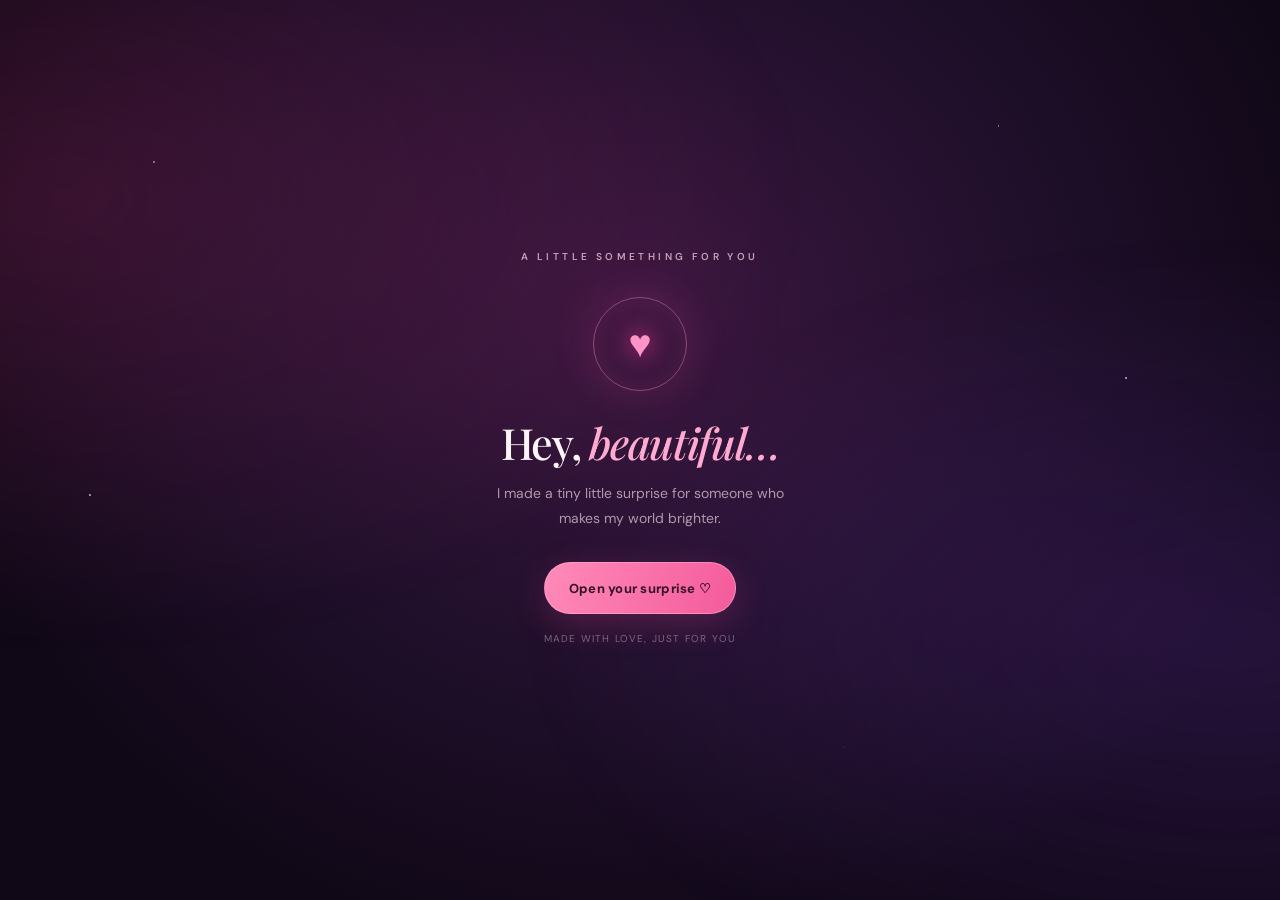
==== birthday-edel/index.html @ 6c06e086 "Keep the final birthday surprise mysterious" ====
<!doctype html>
<html lang="en">
<head>
<meta charset="utf-8">
<meta name="viewport" content="width=device-width,initial-scale=1,viewport-fit=cover">
<meta name="theme-color" content="#100817">
<meta name="description" content="A little birthday surprise for Edel.">
<title>For Edel ♥</title>
<style>
@import url('https://fonts.googleapis.com/css2?family=DM+Sans:wght@400;500;600;700&family=Great+Vibes&family=Playfair+Display:ital,wght@0,500;0,600;1,500&display=swap');
:root{--bg:#100817;--pink:#ff6daf;--rose:#ff9bc8;--gold:#ffd58a;--cream:#fff4f7}
*{box-sizing:border-box}
html,body{margin:0;min-height:100%;background:var(--bg);color:var(--cream);font-family:'DM Sans',sans-serif}
body{overflow-x:hidden}
button{font:inherit}
.page{position:relative;min-height:100svh;isolation:isolate;overflow:hidden;background:radial-gradient(ellipse at 50% 35%,#3c1740 0,#21102c 42%,#100817 78%);display:flex;align-items:center;justify-content:center;padding:30px 20px calc(32px + env(safe-area-inset-bottom))}
.aurora{position:absolute;inset:-20%;z-index:-2;pointer-events:none;background:radial-gradient(ellipse at 18% 30%,#9d286144,transparent 35%),radial-gradient(ellipse at 83% 65%,#6230a044,transparent 33%);filter:blur(24px);animation:aurora 12s ease-in-out infinite alternate}
@keyframes aurora{to{transform:translate3d(2%,-2%,0) scale(1.08)}}
#sky{position:absolute;inset:0;width:100%;height:100%;pointer-events:none;z-index:-1}
.stars{position:absolute;inset:0;pointer-events:none;z-index:-1;background-image:radial-gradient(2px 2px at 12% 18%,#fff9 50%,transparent 60%),radial-gradient(1px 1px at 78% 14%,#fff9 50%,transparent 60%),radial-gradient(2px 2px at 88% 42%,#ffb8dc 50%,transparent 60%),radial-gradient(1px 1px at 25% 72%,#fff9 50%,transparent 60%),radial-gradient(1px 1px at 66% 83%,#fff9 50%,transparent 60%),radial-gradient(2px 2px at 7% 55%,#ffb8dc 50%,transparent 60%);opacity:.7}
.screen{width:min(100%,480px);text-align:center;position:relative}
.view{display:none;animation:rise .9s cubic-bezier(.2,.75,.25,1) both}
.view.active{display:block}
@keyframes rise{from{opacity:0;transform:translateY(22px) scale(.98);filter:blur(5px)}to{opacity:1;transform:none;filter:blur(0)}}
.kicker{font-size:10px;letter-spacing:.34em;text-transform:uppercase;color:#ffd5e8b8;font-weight:600}
.intro-heart{width:94px;height:94px;margin:34px auto 26px;border:1px solid #ff9bc866;border-radius:50%;display:grid;place-items:center;box-shadow:0 0 45px #ff55a52b,inset 0 0 30px #ff55a51a;animation:heartbeat 2.2s ease-in-out infinite}
.intro-heart span{font-size:39px;color:#ff94c8;text-shadow:0 0 25px #ff3d9b}
@keyframes heartbeat{0%,100%{transform:scale(1)}10%{transform:scale(1.08)}20%{transform:scale(1)}30%{transform:scale(1.05)}40%{transform:scale(1)}}
h1,h2,p{margin-top:0}
.intro-title{font-family:'Playfair Display',serif;font-size:clamp(31px,8vw,43px);font-weight:500;line-height:1.18;margin:0 auto 13px;letter-spacing:-.03em}
.intro-title em{color:#ffabd1;font-weight:500}
.subcopy{font-size:14px;line-height:1.8;color:#f5dce9a8;max-width:310px;margin:0 auto 31px}
.cta{border:1px solid #ffb5d779;border-radius:999px;background:linear-gradient(110deg,#ff8bb9,#f45a9b);color:#351126;padding:15px 24px;min-height:52px;min-width:190px;font-size:13px;font-weight:700;letter-spacing:.02em;box-shadow:0 10px 35px #ff4c9a35;cursor:pointer;transition:transform .2s,box-shadow .2s}
.cta:active{transform:scale(.96)}
.cta:hover{box-shadow:0 12px 42px #ff4c9a55}
.hint{font-size:10px;letter-spacing:.12em;color:#f5dce968;margin-top:18px}
.birthday-kicker{margin-bottom:16px}
.birthday-title{font-family:'Great Vibes',cursive;font-weight:400;font-size:clamp(64px,15vw,90px);line-height:.92;color:#fff1f8;text-shadow:0 0 14px #ff7bb8,0 0 38px #ff3e9b80;margin:0}
.birthday-name{font-family:'Great Vibes',cursive;font-size:clamp(72px,18vw,112px);line-height:1.15;color:var(--gold);text-shadow:0 0 13px #ffbd62a8,0 0 36px #ff8a4280;margin:0 0 3px}
.heart-rule{display:flex;align-items:center;justify-content:center;gap:13px;color:#ff9bc8;margin:11px 0 17px}
.heart-rule:before,.heart-rule:after{content:'';width:58px;height:1px;background:linear-gradient(90deg,transparent,#ff9bc8)}
.heart-rule:after{transform:scaleX(-1)}
.birthday-sub{color:#f8dcebb5;font-family:'Playfair Display',serif;font-style:italic;font-size:15px;margin:0 0 19px}
.cake-wrap{width:min(100%,340px);height:255px;position:relative;margin:0 auto 14px;display:flex;align-items:flex-end;justify-content:center}
.cake-glow{position:absolute;width:270px;height:80px;bottom:6px;border-radius:50%;background:#ff4f9b42;filter:blur(28px)}
.cake-plate{position:absolute;bottom:12px;width:100%;height:28px;border-radius:50%;border:2px solid #ff8fc9;background:linear-gradient(#3b153f,#170d25);box-shadow:0 0 17px #ff58ad,0 8px 23px #0008}
.cake-body{position:absolute;bottom:36px;width:78%;height:112px;border-radius:18px 18px 25px 25px;background:linear-gradient(90deg,#c63c79,#ff9ac0 28%,#ffe0e8 50%,#f57da9 76%,#b72c6e);box-shadow:inset 0 9px 15px #fff6,inset 0 -18px 22px #8f1d5566,0 8px 22px #0006}
.cake-top{position:absolute;bottom:132px;width:78%;height:43px;border-radius:50%;background:linear-gradient(180deg,#fff0f3,#ffb5d0 70%,#df5d92);border:1px solid #ffe6ef;box-shadow:inset 0 -5px 8px #b9367166}
.drip{position:absolute;top:20px;left:12%;width:17px;height:33px;border-radius:0 0 12px 12px;background:linear-gradient(90deg,#e45d99,#ffe0e9);box-shadow:inset 3px 0 3px #fff7}
.drip:nth-child(2){left:34%;height:23px}.drip:nth-child(3){left:61%;height:35px}.drip:nth-child(4){left:83%;height:24px}
.icing-dot{position:absolute;z-index:2;bottom:149px;width:7px;height:7px;border-radius:50%;background:#c62e78;box-shadow:0 0 5px #fff}
.icing-dot:nth-of-type(2){left:34%}.icing-dot:nth-of-type(3){left:46%}.icing-dot:nth-of-type(4){left:58%}.icing-dot:nth-of-type(5){left:70%}
.candles{position:absolute;bottom:164px;display:flex;gap:23px;z-index:3}
.candle{height:58px;width:13px;border-radius:4px 4px 2px 2px;background:repeating-linear-gradient(135deg,#fff 0 7px,#ff6a9f 7px 14px);box-shadow:inset -3px 0 4px #b32d6566}
.flame{position:absolute;top:-25px;left:50%;width:13px;height:23px;transform:translateX(-50%);border-radius:80% 15% 65% 45%;background:radial-gradient(ellipse at 55% 70%,#fff 0 16%,#ffe58a 35%,#ff963b 72%,#ff5b72 100%);box-shadow:0 0 11px #ffb43d,0 0 24px #ff7b37;animation:flame .16s ease-in-out infinite alternate}
@keyframes flame{to{transform:translateX(-50%) rotate(5deg) scale(.88);filter:brightness(1.16)}}
.cake-sprinkle{position:absolute;bottom:143px;left:0;right:0;display:flex;justify-content:space-evenly;font-size:11px;color:#fff5;z-index:3}
.after-buttons{display:flex;flex-direction:column;align-items:center;gap:13px;margin-top:12px}
.text-button{background:none;border:0;color:#ffd2e5;font-size:12px;padding:12px 18px;cursor:pointer;text-decoration:underline;text-decoration-color:#ff9bc866;text-underline-offset:5px}
.envelope{width:94px;height:70px;margin:22px auto 23px;position:relative;border:1px solid #ffadd5;border-radius:8px;background:linear-gradient(140deg,#ffd0e1,#ff83b5);box-shadow:0 0 33px #ff64a644;cursor:pointer;animation:envelopeFloat 3s ease-in-out infinite}
.envelope:before{content:'';position:absolute;inset:0;background:linear-gradient(35deg,transparent 49%,#df5b98 50%,transparent 52%),linear-gradient(-35deg,transparent 49%,#df5b98 50%,transparent 52%);opacity:.55}
.envelope:after{content:'♥';position:absolute;left:50%;top:34%;transform:translate(-50%,-50%);font-size:22px;color:#a92864;text-shadow:0 1px 3px #fff7}
@keyframes envelopeFloat{50%{transform:translateY(-8px) rotate(2deg)}}
.message-title{font-family:'Playfair Display',serif;font-size:30px;font-weight:500;line-height:1.2;margin:0 0 12px}
.message-title em{color:#ffadd0}
.message-hint{color:#f6dce9a8;font-size:13px;line-height:1.7;max-width:300px;margin:0 auto}
.letter{display:none;text-align:left;margin:24px auto 0;padding:23px 22px 21px;max-width:390px;border:1px solid #ffb5d43d;border-radius:18px;background:linear-gradient(145deg,#fff0f00d,#ffadd00d);box-shadow:inset 0 1px #fff1,0 15px 45px #0003;animation:rise .8s both}
.letter.open{display:block}
.letter p{font-family:'Playfair Display',serif;font-size:16px;line-height:1.85;color:#ffedf5d9;margin:0 0 13px}
.letter .signoff{font-family:'Great Vibes',cursive;font-size:37px;color:var(--gold);text-align:right;margin:4px 0 0}
.footer-note{font-size:9px;letter-spacing:.15em;color:#f3d8e55b;margin-top:29px;text-transform:uppercase}
@media(min-height:850px){.page{padding-top:45px;padding-bottom:50px}.cake-wrap{height:275px}.cake-body{height:125px}}
@media(prefers-reduced-motion:reduce){*,*:before,*:after{animation-duration:.01ms!important;animation-iteration-count:1!important;scroll-behavior:auto!important}}

/* Memories gallery */
.gallery-kicker{margin-bottom:10px}
.gallery-title{font-family:'Playfair Display',serif;font-size:clamp(28px,7vw,38px);font-weight:500;line-height:1.2;margin:0 0 9px}
.gallery-title em{color:#ffabd1}
.gallery-intro{font-size:13px;line-height:1.7;color:#f5dce9a8;margin:0 auto 22px;max-width:310px}
.memory-grid{display:grid;grid-template-columns:repeat(2,minmax(0,1fr));gap:12px;text-align:left}
.memory-card{position:relative;border:1px solid #ffb5d43d;border-radius:15px;overflow:hidden;background:#29152e;box-shadow:0 9px 24px #0003;cursor:pointer;padding:0;min-width:0;aspect-ratio:4/5}
.memory-card:nth-child(3n){aspect-ratio:4/5}
.memory-card img{display:block;width:100%;height:100%;object-fit:cover;transition:transform .55s ease,filter .55s ease}
.memory-card:active img{transform:scale(1.04)}
.memory-card:after{content:'';position:absolute;inset:35% 0 0;background:linear-gradient(transparent,#140817d9)}
.memory-caption{position:absolute;z-index:1;bottom:11px;left:11px;right:11px;font-family:'Playfair Display',serif;font-size:12px;line-height:1.35;color:#fff4f8;text-shadow:0 1px 8px #000}
.gallery-actions{display:flex;flex-direction:column;align-items:center;gap:7px;margin-top:22px}
.lightbox{display:none;position:fixed;inset:0;z-index:20;background:#09050deF;align-items:center;justify-content:center;padding:24px 16px}
.lightbox.open{display:flex;animation:rise .25s ease both}
.lightbox img{max-width:100%;max-height:78svh;object-fit:contain;border-radius:13px;box-shadow:0 0 35px #ff75b533}
.lightbox-close{position:absolute;top:max(18px,env(safe-area-inset-top));right:18px;border:1px solid #fff5;background:#2c1834;color:white;border-radius:50%;width:44px;height:44px;font-size:23px;cursor:pointer}
.lightbox-caption{position:absolute;bottom:max(25px,env(safe-area-inset-bottom));left:20px;right:20px;text-align:center;color:#ffe4ef;font-family:'Playfair Display',serif;font-style:italic;font-size:15px}
@media(prefers-reduced-motion:reduce){.memory-card img{transition:none}}

</style>
</head>
<body>
<main class="page">
 <div class="aurora"></div><div class="stars"></div><canvas id="sky" aria-hidden="true"></canvas>
 <div class="screen">
  <section class="view active" id="intro" aria-labelledby="introHeading">
   <div class="kicker">A little something for you</div>
   <div class="intro-heart" aria-hidden="true"><span>♥</span></div>
   <h1 class="intro-title" id="introHeading">Hey, <em>beautiful…</em></h1>
   <p class="subcopy">I made a tiny little surprise for someone who makes my world brighter.</p>
   <button class="cta" id="openSurprise">Open your surprise <span aria-hidden="true">♡</span></button>
   <div class="hint">MADE WITH LOVE, JUST FOR YOU</div>
  </section>

  <section class="view" id="birthday" aria-labelledby="birthdayHeading">
   <div class="kicker birthday-kicker">Tonight, the stars celebrate you</div>
   <h1 class="birthday-title" id="birthdayHeading">Happy Birthday</h1>
   <div class="birthday-name">Edel</div>
   <div class="heart-rule">♥</div>
   <p class="birthday-sub">May your day be as lovely as your heart.</p>
   <div class="cake-wrap" role="img" aria-label="A pink birthday cake with five glowing candles">
    <div class="cake-glow"></div>
    <div class="cake-plate"></div>
    <div class="cake-body"><i class="drip"></i><i class="drip"></i><i class="drip"></i><i class="drip"></i></div>
    <div class="cake-top"></div>
    <div class="candles">
     <div class="candle"><i class="flame"></i></div><div class="candle"><i class="flame"></i></div><div class="candle"><i class="flame"></i></div><div class="candle"><i class="flame"></i></div><div class="candle"><i class="flame"></i></div>
    </div>
    <div class="cake-sprinkle" aria-hidden="true">✦　•　✧　•　✦</div>
   </div>
   <div class="after-buttons">
    <button class="cta" id="showGallery">See our little memories <span aria-hidden="true">♥</span></button>
    <button class="text-button" id="celebrateAgain">Make a wish · celebrate again</button>
   </div>
  </section>


  <section class="view" id="galleryView" aria-labelledby="galleryHeading">
   <div class="kicker gallery-kicker">Little moments, big memories</div>
   <h2 class="gallery-title" id="galleryHeading">A few moments with<br><em>my favourite person</em></h2>
   <p class="gallery-intro">Every picture holds a little piece of a memory I’m grateful for.</p>
   <div class="memory-grid" id="memoryGrid">
    <button class="memory-card" data-photo="1" aria-label="Open photo 1"><img src="photos/photo-01.jpg" alt="Edel smiling" loading="lazy"><span class="memory-caption">A smile I could never get tired of</span></button>
    <button class="memory-card" data-photo="2" aria-label="Open photo 2"><img src="photos/photo-02.jpg" alt="A couple selfie" loading="lazy"><span class="memory-caption">My favourite view is us</span></button>
    <button class="memory-card" data-photo="3" aria-label="Open photo 3"><img src="photos/photo-03.jpg" alt="A seaside adventure together" loading="lazy"><span class="memory-caption">A little adventure together</span></button>
    <button class="memory-card" data-photo="4" aria-label="Open photo 4"><img src="photos/photo-04.jpg" alt="A winter trip together" loading="lazy"><span class="memory-caption">A winter memory to keep</span></button>
    <button class="memory-card" data-photo="5" aria-label="Open photo 5"><img src="photos/photo-05.jpg" alt="Edel portrait" loading="lazy"><span class="memory-caption">You make every moment brighter</span></button>
    <button class="memory-card" data-photo="6" aria-label="Open photo 6"><img src="photos/photo-06.jpg" alt="Edel near a waterfall" loading="lazy"><span class="memory-caption">Chasing beautiful places with you</span></button>
    <button class="memory-card" data-photo="7" aria-label="Open photo 7"><img src="photos/photo-07.jpg" alt="A mountain view together" loading="lazy"><span class="memory-caption">Somewhere beautiful, with you</span></button>
    <button class="memory-card" data-photo="8" aria-label="Open photo 8"><img src="photos/photo-08.jpg" alt="A quiet moment together" loading="lazy"><span class="memory-caption">The moments I want to remember</span></button>
    <button class="memory-card" data-photo="9" aria-label="Open photo 9"><img src="photos/photo-09.jpg" alt="Edel smiling" loading="lazy"><span class="memory-caption">Simply beautiful, always</span></button>
    <button class="memory-card" data-photo="10" aria-label="Open photo 10"><img src="photos/photo-10.jpg" alt="Edel out in the evening" loading="lazy"><span class="memory-caption">One more memory, just us</span></button>
   </div>
   <div class="gallery-actions">
    <button class="cta" id="showLetter">One last little surprise <span aria-hidden="true">♥</span></button>
    <button class="text-button" id="backToCake">Back to your birthday cake</button>
   </div>
  </section>

  <section class="view" id="letterView" aria-labelledby="letterHeading">
   <div class="kicker">Just for you</div>
   <div class="envelope" id="envelope" role="button" tabindex="0" aria-label="Open your letter"></div>
   <h2 class="message-title" id="letterHeading">A little surprise,<br><em>my love…</em></h2>
   <p class="message-hint" id="letterHint">Your next little surprise is waiting. Tap the envelope to discover it.</p>
   <article class="letter" id="letter">
    <p>Happy birthday, my beautiful love. 💜</p>
    <p>If there's one thing I wish for you today, it's that you could see yourself through my eyes, because then you'd understand just how special you are to me.</p>
    <p>You have brought so much happiness into my life, and some of my favourite moments are simply the ones I've shared with you. Every journey, every little adventure, every laugh, and every ordinary moment feels more beautiful because I get to experience it with you.</p>
    <p>I hope we get to see more of this world together, discover new places, collect countless memories, and keep finding new reasons to smile. There are so many places I want to take you and so many beautiful experiences I want us to share.</p>
    <p>No matter how many birthdays come and go, I hope I get to celebrate every single one of them by your side.</p>
    <p>You are my favourite part of so many beautiful days, and I look forward to all the beautiful days still waiting for us.</p>
    <p class="signoff">I love you endlessly. 💜</p>
   </article>
   <button class="text-button" id="backToBirthday">Back to your birthday celebration</button>
  </section>
 </div>
 <div class="lightbox" id="lightbox" role="dialog" aria-modal="true" aria-label="Photo viewer">
  <button class="lightbox-close" id="closeLightbox" aria-label="Close photo">×</button>
  <img id="lightboxImage" src="" alt="">
  <div class="lightbox-caption" id="lightboxCaption"></div>
 </div>
</main>
<script>
(() => {
 const $ = id => document.getElementById(id);
 const views = ['intro','birthday','galleryView','letterView'].map($);
 const reduced = matchMedia('(prefers-reduced-motion: reduce)').matches;
 let current = 0;
 function show(index) {
  views[current].classList.remove('active');
  current = index;
  views[current].classList.add('active');
  window.scrollTo({top:0,behavior:reduced?'auto':'smooth'});
 }
 const canvas = $('sky'), ctx = canvas.getContext('2d');
 let w=0,h=0,dpr=1,particles=[],raf=0;
 function resize(){
  dpr=Math.min(devicePixelRatio||1,2);w=canvas.clientWidth;h=canvas.clientHeight;
  canvas.width=Math.round(w*dpr);canvas.height=Math.round(h*dpr);
  ctx.setTransform(dpr,0,0,dpr,0,0);
 }
 addEventListener('resize',resize,{passive:true});resize();
 function burst(x=w*.5,y=h*.3,count=95){
  const colors=['#ff83bd','#ffd58a','#ffffff','#cfa6ff','#ffb5d4'];
  for(let i=0;i<count;i++){
   const a=Math.random()*Math.PI*2,s=1.1+Math.random()*4;
   particles.push({x,y,vx:Math.cos(a)*s,vy:Math.sin(a)*s,life:45+Math.random()*45,max:90,size:1+Math.random()*2.4,color:colors[Math.floor(Math.random()*colors.length)]});
  }
  if(particles.length>650)particles=particles.slice(-650);
 }
 function frame(){
  ctx.clearRect(0,0,w,h);
  particles=particles.filter(p=>p.life>0);
  for(const p of particles){
   p.x+=p.vx;p.y+=p.vy;p.vx*=.985;p.vy=p.vy*.985+.018;p.life--;
   ctx.globalAlpha=Math.min(1,p.life/22)*(p.life/p.max);
   ctx.fillStyle=p.color;ctx.shadowBlur=10;ctx.shadowColor=p.color;
   ctx.beginPath();ctx.arc(p.x,p.y,p.size,0,Math.PI*2);ctx.fill();
  }
  ctx.globalAlpha=1;ctx.shadowBlur=0;
  raf=requestAnimationFrame(frame);
 }
 if(!reduced)frame();
 function celebrate(){
  const points=[[w*.23,h*.22],[w*.78,h*.25],[w*.5,h*.13]];
  points.forEach((p,i)=>setTimeout(()=>burst(p[0],p[1],110),i*260));
 }
 $('openSurprise').addEventListener('click',()=>{
  show(1);celebrate();
  if(!reduced){setTimeout(()=>burst(w*.28,h*.35,65),950);setTimeout(()=>burst(w*.72,h*.3,65),1450);}
 });
 $('celebrateAgain').addEventListener('click',celebrate);
 $('showGallery').addEventListener('click',()=>{show(2);burst(w*.5,h*.24,55);});
 $('backToCake').addEventListener('click',()=>show(1));
 $('showLetter').addEventListener('click',()=>{show(3);burst(w*.5,h*.32,65);});
 const captions = [
  'A smile I could never get tired of','My favourite view is us','A little adventure together',
  'A winter memory to keep','You make every moment brighter','Chasing beautiful places with you',
  'Somewhere beautiful, with you','The moments I want to remember','Simply beautiful, always','One more memory, just us'
 ];
 const lightbox=$('lightbox'), lightboxImage=$('lightboxImage');
 document.querySelectorAll('.memory-card').forEach(card=>{
  card.addEventListener('click',()=>{
   const index=Number(card.dataset.photo)-1;
   lightboxImage.src='photos/photo-'+String(index+1).padStart(2,'0')+'.jpg';
   lightboxImage.alt=card.querySelector('img').alt;
   $('lightboxCaption').textContent=captions[index];
   lightbox.classList.add('open');
  });
 });
 function closeLightbox(){lightbox.classList.remove('open');lightboxImage.src='';}
 $('closeLightbox').addEventListener('click',closeLightbox);
 lightbox.addEventListener('click',e=>{if(e.target===lightbox)closeLightbox();});
 document.addEventListener('keydown',e=>{if(e.key==='Escape')closeLightbox();});
 function openLetter(){
  $('letter').classList.add('open');
  $('letterHint').style.display='none';
  $('envelope').style.display='none';
  burst(w*.5,h*.34,100);
 }
 $('envelope').addEventListener('click',openLetter);
 $('envelope').addEventListener('keydown',e=>{if(e.key==='Enter'||e.key===' '){e.preventDefault();openLetter();}});
 $('backToBirthday').addEventListener('click',()=>show(1));
 if(reduced){$('celebrateAgain').textContent='Make a wish ♥';}
 addEventListener('pagehide',()=>{cancelAnimationFrame(raf);});
})();
</script>
</body>
</html>
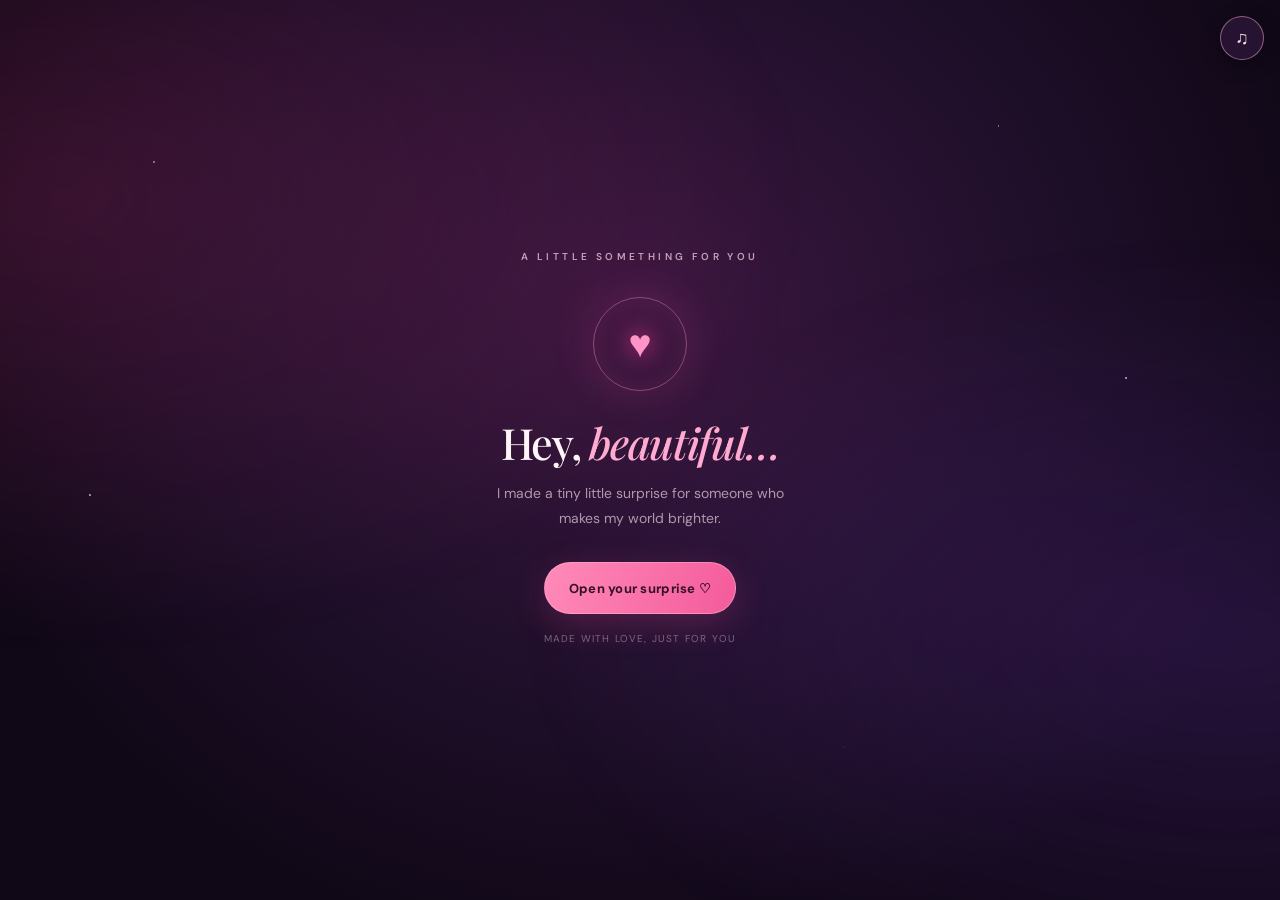
==== commit 798afc29: "Add looping birthday piano music control" ====
--- a/birthday-edel/index.html
+++ b/birthday-edel/index.html
@@ -69,6 +69,8 @@
 .letter p{font-family:'Playfair Display',serif;font-size:16px;line-height:1.85;color:#ffedf5d9;margin:0 0 13px}
 .letter .signoff{font-family:'Great Vibes',cursive;font-size:37px;color:var(--gold);text-align:right;margin:4px 0 0}
 .footer-note{font-size:9px;letter-spacing:.15em;color:#f3d8e55b;margin-top:29px;text-transform:uppercase}
+.music-toggle{position:fixed;top:max(16px,env(safe-area-inset-top));right:16px;z-index:10;width:44px;height:44px;border-radius:50%;border:1px solid #ffb5d779;background:#2a1536dd;color:#ffe5f1;display:grid;place-items:center;box-shadow:0 5px 20px #0005;cursor:pointer;font-size:18px;backdrop-filter:blur(10px)}
+.music-toggle[aria-pressed="true"]{background:#f36aa5;color:#351126}
 @media(min-height:850px){.page{padding-top:45px;padding-bottom:50px}.cake-wrap{height:275px}.cake-body{height:125px}}
 @media(prefers-reduced-motion:reduce){*,*:before,*:after{animation-duration:.01ms!important;animation-iteration-count:1!important;scroll-behavior:auto!important}}
 
@@ -96,6 +98,7 @@
 </head>
 <body>
 <main class="page">
+ <button class="music-toggle" id="musicToggle" aria-label="Play birthday music" aria-pressed="false" title="Play birthday music">♫</button>
  <div class="aurora"></div><div class="stars"></div><canvas id="sky" aria-hidden="true"></canvas>
  <div class="screen">
   <section class="view active" id="intro" aria-labelledby="introHeading">
@@ -187,6 +190,51 @@
   views[current].classList.add('active');
   window.scrollTo({top:0,behavior:reduced?'auto':'smooth'});
  }
+ // A soft piano-style Happy Birthday arrangement, synthesized locally so no external audio service is needed.
+ let musicContext=null, musicTimer=null, musicOn=false, musicStep=0;
+ const birthdayNotes=[65,65,67,65,70,69,65,65,67,65,72,70,65,65,77,74,70,69,67,75,75,74,70,72,70];
+ const noteBeats=[.75,.25,1,1,1,2,.75,.25,1,1,1,2,.75,.25,1,1,1,1,2,.75,.25,1,1,1,2];
+ function playPianoNote(midi,when,duration,volume=.13){
+  const ctx=musicContext, osc=ctx.createOscillator(), overtone=ctx.createOscillator(), gain=ctx.createGain();
+  const f=440*Math.pow(2,(midi-69)/12);
+  osc.type='sine';osc.frequency.setValueAtTime(f,when);
+  overtone.type='triangle';overtone.frequency.setValueAtTime(f*2,when);
+  const mix=ctx.createGain();mix.gain.setValueAtTime(.22,when);
+  gain.gain.setValueAtTime(.0001,when);gain.gain.exponentialRampToValueAtTime(volume,when+.025);gain.gain.exponentialRampToValueAtTime(.0001,when+duration);
+  osc.connect(mix);overtone.connect(mix);mix.connect(gain);gain.connect(ctx.destination);
+  osc.start(when);overtone.start(when);osc.stop(when+duration+.04);overtone.stop(when+duration+.04);
+ }
+ function scheduleMusic(){
+  if(!musicOn||!musicContext)return;
+  const bpm=82,beat=60/bpm,now=musicContext.currentTime;
+  let at=now+.04;
+  for(let i=musicStep;i<birthdayNotes.length;i++){
+   const dur=noteBeats[i]*beat;
+   playPianoNote(birthdayNotes[i],at,dur*.9,.14);
+   if(i%6===0){const chord=[[53,57,60],[48,53,57],[53,57,60],[50,53,58]][Math.floor(i/6)%4];chord.forEach((n,j)=>playPianoNote(n-12,at+j*.16,1.05,.035));}
+   at+=dur;
+  }
+  musicStep=0;
+ }
+ async function startMusic(){
+  try{
+   if(!musicContext)musicContext=new (window.AudioContext||window.webkitAudioContext)();
+   await musicContext.resume();musicOn=true;musicStep=0;scheduleMusic();
+   clearTimeout(musicTimer);
+   const total=noteBeats.reduce((a,b)=>a+b,0)*60/82*1000;
+   musicTimer=setTimeout(()=>{if(musicOn)scheduleMusic();},total);
+   $('musicToggle').setAttribute('aria-pressed','true');$('musicToggle').textContent='♫';
+   $('musicToggle').setAttribute('aria-label','Pause birthday music');
+  }catch(e){console.warn('Audio playback could not start',e);}
+ }
+ function stopMusic(){
+  musicOn=false;clearTimeout(musicTimer);
+  if(musicContext)musicContext.suspend();
+  $('musicToggle').setAttribute('aria-pressed','false');$('musicToggle').textContent='♪';
+  $('musicToggle').setAttribute('aria-label','Play birthday music');
+ }
+ $('musicToggle').addEventListener('click',()=>musicOn?stopMusic():startMusic());
+
  const canvas = $('sky'), ctx = canvas.getContext('2d');
  let w=0,h=0,dpr=1,particles=[],raf=0;
  function resize(){
@@ -221,7 +269,7 @@
   points.forEach((p,i)=>setTimeout(()=>burst(p[0],p[1],110),i*260));
  }
  $('openSurprise').addEventListener('click',()=>{
-  show(1);celebrate();
+  show(1);startMusic();celebrate();
   if(!reduced){setTimeout(()=>burst(w*.28,h*.35,65),950);setTimeout(()=>burst(w*.72,h*.3,65),1450);}
  });
  $('celebrateAgain').addEventListener('click',celebrate);
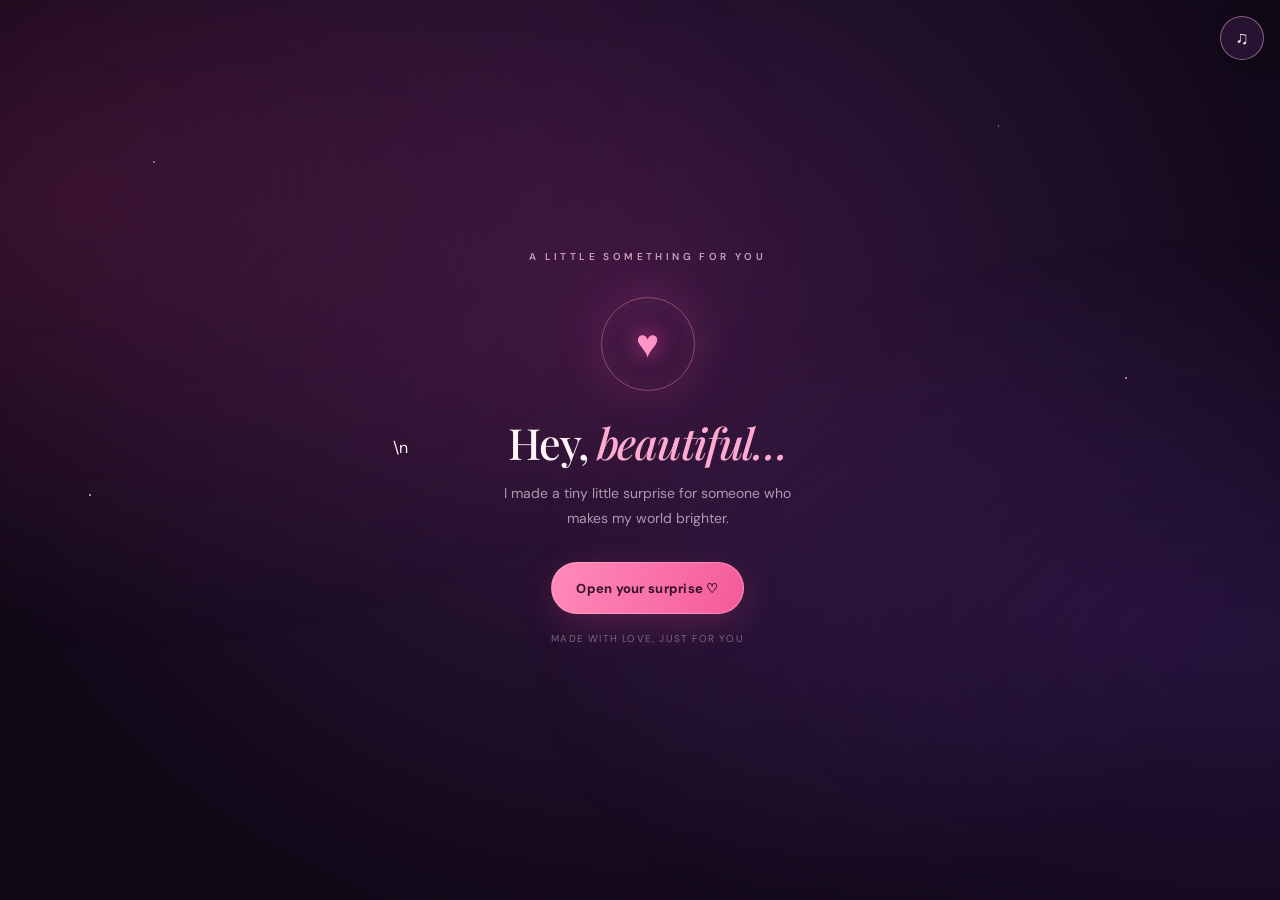
==== commit a964a0c2: "Replace synthesized birthday music with romantic piano MP3" ====
--- a/birthday-edel/index.html
+++ b/birthday-edel/index.html
@@ -97,7 +97,7 @@
 </style>
 </head>
 <body>
-<main class="page">
+<main class="page">\n <audio id="birthdayAudio" preload="auto" loop playsinline><source src="https://orangefreesounds.com/wp-content/uploads/2025/03/Emotional-love-piano-melody.mp3" type="audio/mpeg"></audio>
  <button class="music-toggle" id="musicToggle" aria-label="Play birthday music" aria-pressed="false" title="Play birthday music">♫</button>
  <div class="aurora"></div><div class="stars"></div><canvas id="sky" aria-hidden="true"></canvas>
  <div class="screen">
@@ -190,51 +190,37 @@
   views[current].classList.add('active');
   window.scrollTo({top:0,behavior:reduced?'auto':'smooth'});
  }
- // A soft piano-style Happy Birthday arrangement, synthesized locally so no external audio service is needed.
- let musicContext=null, musicTimer=null, musicOn=false, musicStep=0;
- const birthdayNotes=[65,65,67,65,70,69,65,65,67,65,72,70,65,65,77,74,70,69,67,75,75,74,70,72,70];
- const noteBeats=[.75,.25,1,1,1,2,.75,.25,1,1,1,2,.75,.25,1,1,1,1,2,.75,.25,1,1,1,2];
- function playPianoNote(midi,when,duration,volume=.13){
-  const ctx=musicContext, osc=ctx.createOscillator(), overtone=ctx.createOscillator(), gain=ctx.createGain();
-  const f=440*Math.pow(2,(midi-69)/12);
-  osc.type='sine';osc.frequency.setValueAtTime(f,when);
-  overtone.type='triangle';overtone.frequency.setValueAtTime(f*2,when);
-  const mix=ctx.createGain();mix.gain.setValueAtTime(.22,when);
-  gain.gain.setValueAtTime(.0001,when);gain.gain.exponentialRampToValueAtTime(volume,when+.025);gain.gain.exponentialRampToValueAtTime(.0001,when+duration);
-  osc.connect(mix);overtone.connect(mix);mix.connect(gain);gain.connect(ctx.destination);
-  osc.start(when);overtone.start(when);osc.stop(when+duration+.04);overtone.stop(when+duration+.04);
- }
- function scheduleMusic(){
-  if(!musicOn||!musicContext)return;
-  const bpm=82,beat=60/bpm,now=musicContext.currentTime;
-  let at=now+.04;
-  for(let i=musicStep;i<birthdayNotes.length;i++){
-   const dur=noteBeats[i]*beat;
-   playPianoNote(birthdayNotes[i],at,dur*.9,.14);
-   if(i%6===0){const chord=[[53,57,60],[48,53,57],[53,57,60],[50,53,58]][Math.floor(i/6)%4];chord.forEach((n,j)=>playPianoNote(n-12,at+j*.16,1.05,.035));}
-   at+=dur;
-  }
-  musicStep=0;
- }
+ // Real MP3 soundtrack: romantic piano melody (CC BY 4.0).
+ const birthdayAudio = $('birthdayAudio');
+ birthdayAudio.volume = 0.58;
  async function startMusic(){
   try{
-   if(!musicContext)musicContext=new (window.AudioContext||window.webkitAudioContext)();
-   await musicContext.resume();musicOn=true;musicStep=0;scheduleMusic();
-   clearTimeout(musicTimer);
-   const total=noteBeats.reduce((a,b)=>a+b,0)*60/82*1000;
-   musicTimer=setTimeout(()=>{if(musicOn)scheduleMusic();},total);
-   $('musicToggle').setAttribute('aria-pressed','true');$('musicToggle').textContent='♫';
+   await birthdayAudio.play();
+   $('musicToggle').setAttribute('aria-pressed','true');
+   $('musicToggle').textContent='♫';
    $('musicToggle').setAttribute('aria-label','Pause birthday music');
-  }catch(e){console.warn('Audio playback could not start',e);}
+  }catch(e){
+   console.warn('Audio playback needs a user interaction',e);
+   $('musicToggle').setAttribute('aria-pressed','false');
+  }
  }
  function stopMusic(){
-  musicOn=false;clearTimeout(musicTimer);
-  if(musicContext)musicContext.suspend();
-  $('musicToggle').setAttribute('aria-pressed','false');$('musicToggle').textContent='♪';
+  birthdayAudio.pause();
+  $('musicToggle').setAttribute('aria-pressed','false');
+  $('musicToggle').textContent='♪';
   $('musicToggle').setAttribute('aria-label','Play birthday music');
  }
- $('musicToggle').addEventListener('click',()=>musicOn?stopMusic():startMusic());
-
+ $('musicToggle').addEventListener('click',()=>{
+  if(birthdayAudio.paused)startMusic();else stopMusic();
+ });
+ birthdayAudio.addEventListener('play',()=>{
+  $('musicToggle').setAttribute('aria-pressed','true');
+  $('musicToggle').setAttribute('aria-label','Pause birthday music');
+ });
+ birthdayAudio.addEventListener('pause',()=>{
+  $('musicToggle').setAttribute('aria-pressed','false');
+  $('musicToggle').setAttribute('aria-label','Play birthday music');
+ });
  const canvas = $('sky'), ctx = canvas.getContext('2d');
  let w=0,h=0,dpr=1,particles=[],raf=0;
  function resize(){
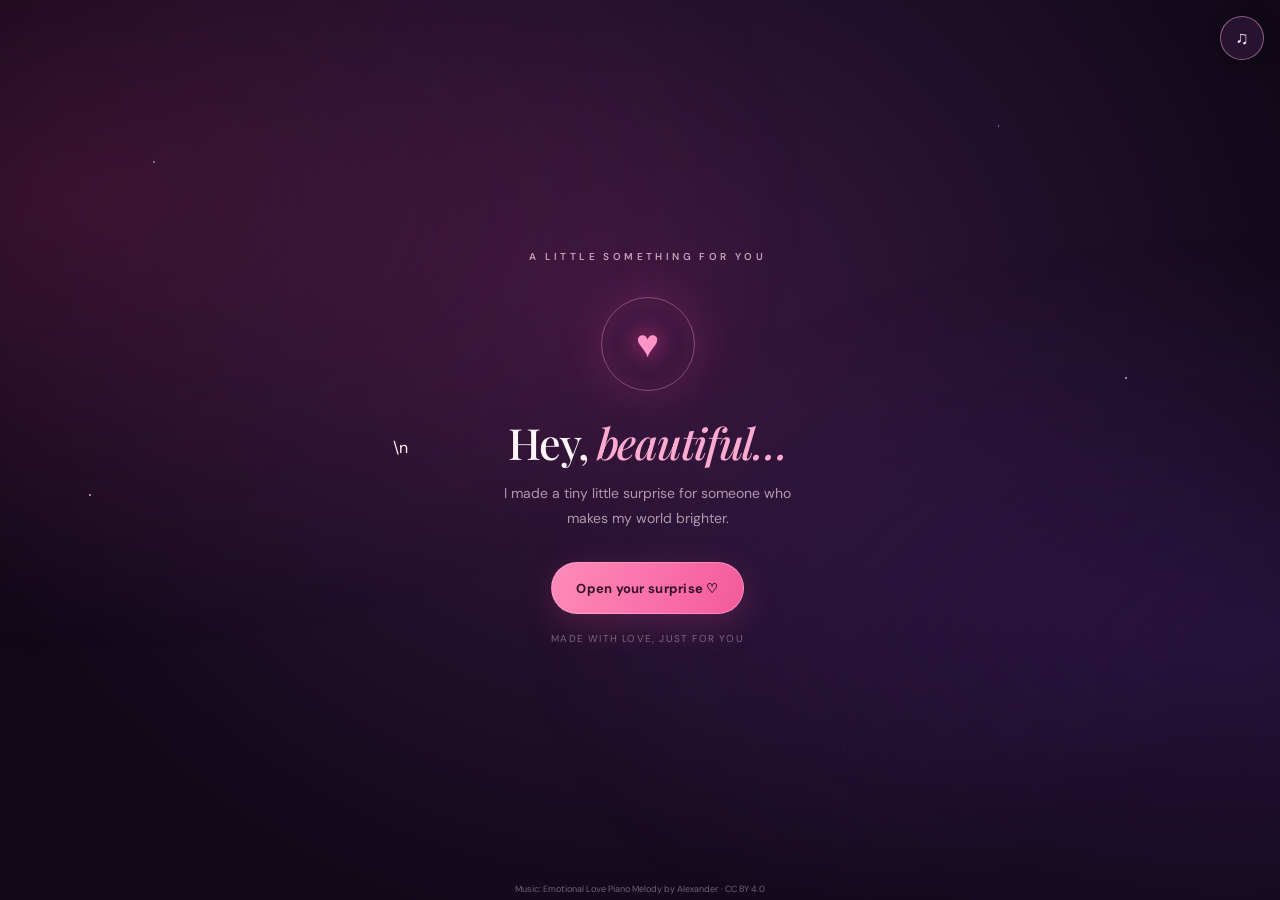
==== commit 4fb508fe: "Add attribution for romantic piano soundtrack" ====
--- a/birthday-edel/index.html
+++ b/birthday-edel/index.html
@@ -71,6 +71,7 @@
 .footer-note{font-size:9px;letter-spacing:.15em;color:#f3d8e55b;margin-top:29px;text-transform:uppercase}
 .music-toggle{position:fixed;top:max(16px,env(safe-area-inset-top));right:16px;z-index:10;width:44px;height:44px;border-radius:50%;border:1px solid #ffb5d779;background:#2a1536dd;color:#ffe5f1;display:grid;place-items:center;box-shadow:0 5px 20px #0005;cursor:pointer;font-size:18px;backdrop-filter:blur(10px)}
 .music-toggle[aria-pressed="true"]{background:#f36aa5;color:#351126}
+.music-credit{position:fixed;left:10px;right:10px;bottom:5px;text-align:center;font-size:9px;color:#f5dce96b;z-index:9;pointer-events:auto}.music-credit a{color:inherit;text-decoration:none}
 @media(min-height:850px){.page{padding-top:45px;padding-bottom:50px}.cake-wrap{height:275px}.cake-body{height:125px}}
 @media(prefers-reduced-motion:reduce){*,*:before,*:after{animation-duration:.01ms!important;animation-iteration-count:1!important;scroll-behavior:auto!important}}
 
@@ -98,6 +99,7 @@
 </head>
 <body>
 <main class="page">\n <audio id="birthdayAudio" preload="auto" loop playsinline><source src="https://orangefreesounds.com/wp-content/uploads/2025/03/Emotional-love-piano-melody.mp3" type="audio/mpeg"></audio>
+ <div class="music-credit"><a href="https://orangefreesounds.com/emotional-love-piano-melody/" target="_blank" rel="noopener">Music: Emotional Love Piano Melody by Alexander · CC BY 4.0</a></div>
  <button class="music-toggle" id="musicToggle" aria-label="Play birthday music" aria-pressed="false" title="Play birthday music">♫</button>
  <div class="aurora"></div><div class="stars"></div><canvas id="sky" aria-hidden="true"></canvas>
  <div class="screen">
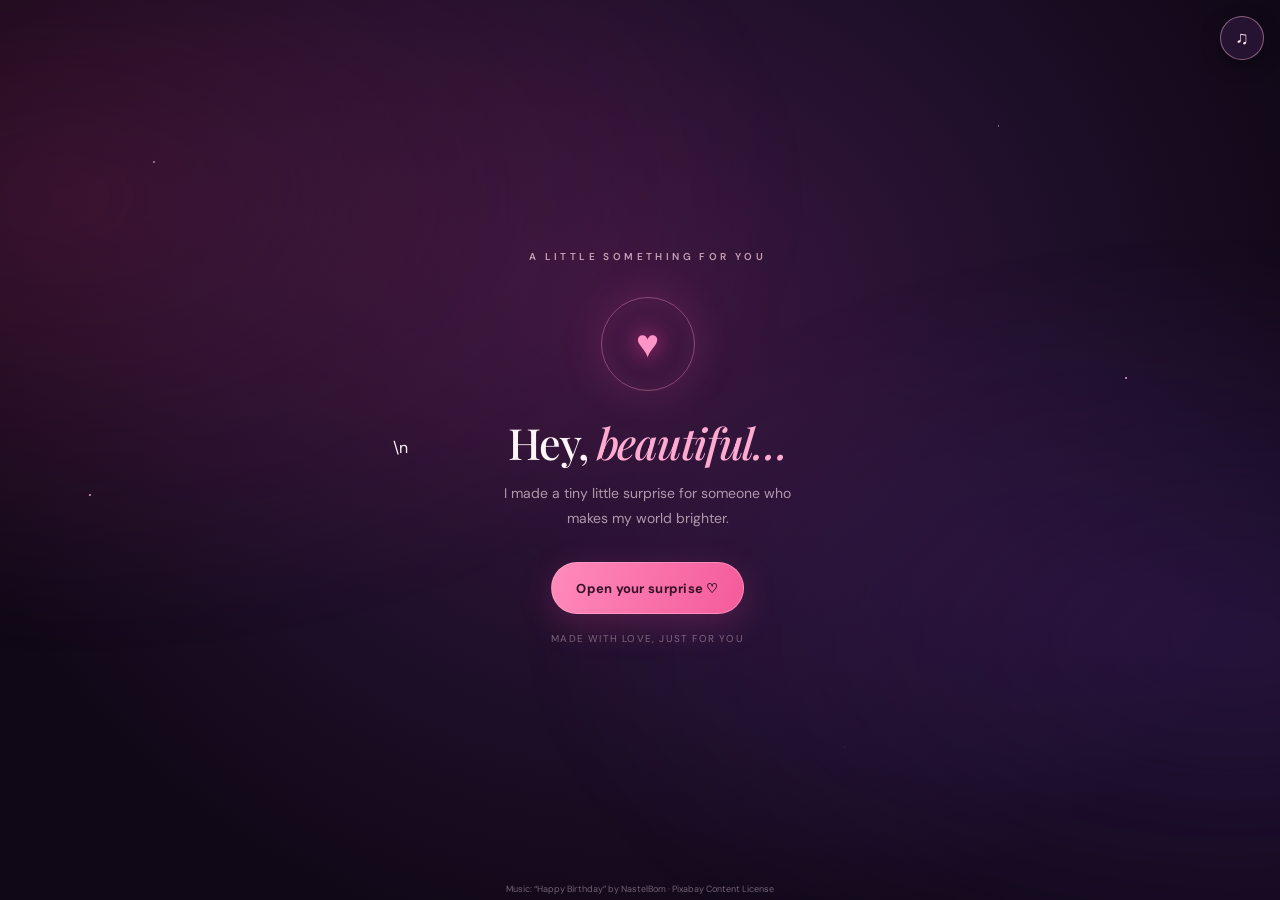
==== commit b8345019: "Use uploaded Pixabay Happy Birthday soundtrack" ====
--- a/birthday-edel/index.html
+++ b/birthday-edel/index.html
@@ -98,8 +98,8 @@
 </style>
 </head>
 <body>
-<main class="page">\n <audio id="birthdayAudio" preload="auto" loop playsinline><source src="https://orangefreesounds.com/wp-content/uploads/2025/03/Emotional-love-piano-melody.mp3" type="audio/mpeg"></audio>
- <div class="music-credit"><a href="https://orangefreesounds.com/emotional-love-piano-melody/" target="_blank" rel="noopener">Music: Emotional Love Piano Melody by Alexander · CC BY 4.0</a></div>
+<main class="page">\n <audio id="birthdayAudio" preload="auto" loop playsinline><source src="audio/happy-birthday.mp3" type="audio/mpeg"></audio>
+ <div class="music-credit"><a href="https://pixabay.com/music/classical-string-quartet-happy-birthday-471481" target="_blank" rel="noopener">Music: “Happy Birthday” by NastelBom · Pixabay Content License</a></div>
  <button class="music-toggle" id="musicToggle" aria-label="Play birthday music" aria-pressed="false" title="Play birthday music">♫</button>
  <div class="aurora"></div><div class="stars"></div><canvas id="sky" aria-hidden="true"></canvas>
  <div class="screen">
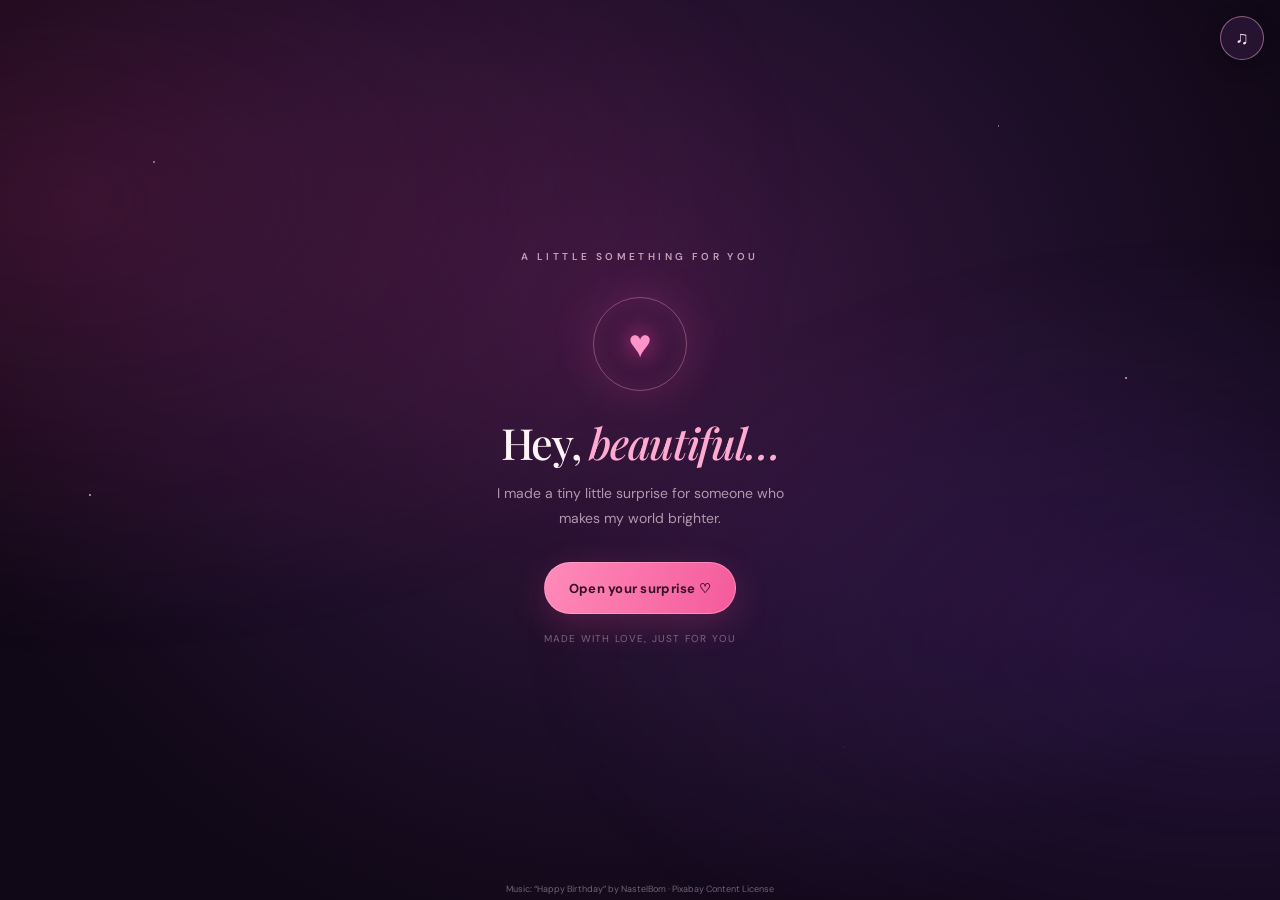
==== commit 24ba0524: "Remove stray newline text from birthday intro" ====
--- a/birthday-edel/index.html
+++ b/birthday-edel/index.html
@@ -98,7 +98,8 @@
 </style>
 </head>
 <body>
-<main class="page">\n <audio id="birthdayAudio" preload="auto" loop playsinline><source src="audio/happy-birthday.mp3" type="audio/mpeg"></audio>
+<main class="page">
+ <audio id="birthdayAudio" autoplay preload="auto" loop playsinline><source src="audio/happy-birthday.mp3" type="audio/mpeg"></audio>
  <div class="music-credit"><a href="https://pixabay.com/music/classical-string-quartet-happy-birthday-471481" target="_blank" rel="noopener">Music: “Happy Birthday” by NastelBom · Pixabay Content License</a></div>
  <button class="music-toggle" id="musicToggle" aria-label="Play birthday music" aria-pressed="false" title="Play birthday music">♫</button>
  <div class="aurora"></div><div class="stars"></div><canvas id="sky" aria-hidden="true"></canvas>
@@ -195,6 +196,7 @@
  // Real MP3 soundtrack: romantic piano melody (CC BY 4.0).
  const birthdayAudio = $('birthdayAudio');
  birthdayAudio.volume = 0.58;
+ // Try autoplay on page load. Browsers may block audible autoplay until the visitor interacts.
  async function startMusic(){
   try{
    await birthdayAudio.play();
@@ -292,6 +294,8 @@
  $('envelope').addEventListener('click',openLetter);
  $('envelope').addEventListener('keydown',e=>{if(e.key==='Enter'||e.key===' '){e.preventDefault();openLetter();}});
  $('backToBirthday').addEventListener('click',()=>show(1));
+ // Attempt to start immediately; if blocked, the first tap on the page or music button starts it.
+ startMusic();
  if(reduced){$('celebrateAgain').textContent='Make a wish ♥';}
  addEventListener('pagehide',()=>{cancelAnimationFrame(raf);});
 })();
